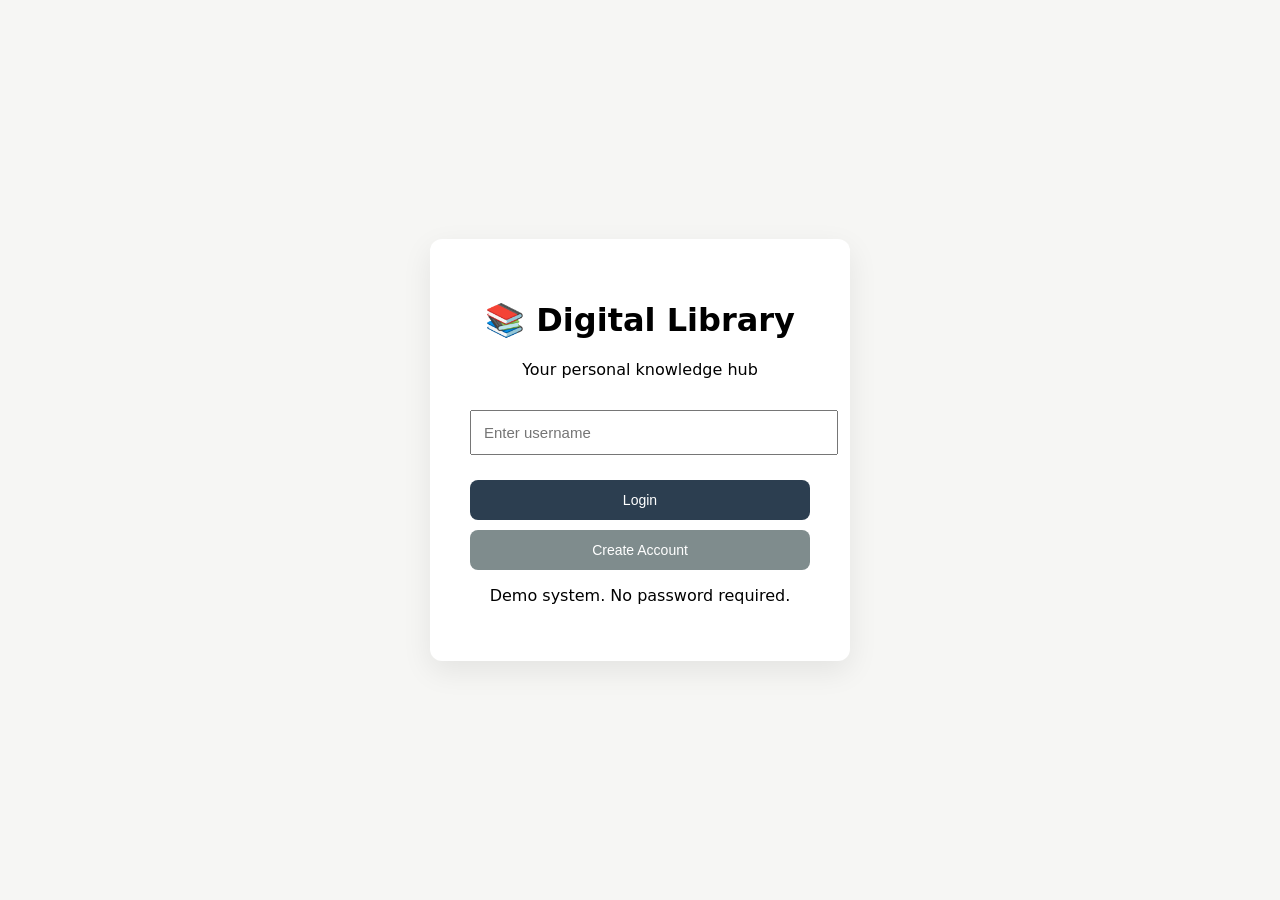
==== frontend/dashboard.html @ 665c87ca "Add files via upload" ====
<!DOCTYPE html>
<html>
<head>
  <title>Library Dashboard</title>
  <link rel="stylesheet" href="style.css">
</head>

<body class="dashboard">

  <aside class="sidebar">
    <h2 class="logo">📚 Library</h2>
    <p id="welcome" class="welcome"></p>

    <button class="logout" onclick="logout()">Logout</button>
  </aside>

  <main class="content">

    <div class="topbar">
      <input
        id="searchInput"
        placeholder="Search books by title or keyword..."
      />
      <button onclick="searchBooks()">Search</button>
    </div>

    <h3>Available Books</h3>
    <div id="bookList" class="book-grid"></div>

    <h3>Your Activity</h3>
    <ul id="activityList" class="activity-list"></ul>

  </main>

  <script src="script.js"></script>
</body>
</html>
---- frontend/style.css ----
body {
  margin: 0;
  font-family: "Segoe UI", system-ui, -apple-system, sans-serif;
  background: #f6f6f4;
}

/* ---------- AUTH PAGE ---------- */
.auth-page {
  display: flex;
  height: 100vh;
  justify-content: center;
  align-items: center;
}

.auth-container {
  background: white;
  padding: 40px;
  width: 340px;
  text-align: center;
  border-radius: 12px;
  box-shadow: 0 10px 30px rgba(0,0,0,0.08);
}

.auth-container input {
  width: 100%;
  padding: 12px;
  margin: 15px 0;
  font-size: 15px;
}

/* ---------- BUTTONS ---------- */
button {
  width: 100%;
  padding: 12px;
  margin-top: 10px;
  border: none;
  background: #2c3e50;
  color: white;
  border-radius: 8px;
  cursor: pointer;
  font-size: 14px;
}

button.secondary {
  background: #7f8c8d;
}

.logout {
  margin-top: auto;
  background: #e74c3c;
}

/* ---------- DASHBOARD LAYOUT ---------- */
.dashboard {
  display: flex;
  height: 100vh;
}

/* ---------- SIDEBAR ---------- */
.sidebar {
  width: 230px;
  background: white;
  padding: 28px 22px;
  display: flex;
  flex-direction: column;
  border-right: 1px solid #eee;
}

.logo {
  margin-bottom: 10px;
}

.welcome {
  font-size: 14px;
  color: #555;
  margin-bottom: 30px;
  font-weight: 1000;
}

/* ---------- MAIN CONTENT ---------- */
.content {
  flex: 1;
  padding: 35px 40px;
  overflow-y: auto;
}

/* ---------- SEARCH BAR ---------- */
.topbar {
  display: flex;
  gap: 14px;
  margin-bottom: 30px;
}

.topbar input {
  flex: 1;
  padding: 16px 18px;
  font-size: 16px;
  border-radius: 10px;
  border: 1px solid #ddd;
  outline: none;
  background: #ffffff;
  box-shadow: 0 4px 12px rgba(0,0,0,0.05);
}

.topbar input::placeholder {
  color: #999;
}

.topbar button {
  padding: 16px 30px;
  font-size: 15px;
  border: none;
  background: #2c3e50;
  color: white;
  border-radius: 10px;
  cursor: pointer;
  box-shadow: 0 4px 12px rgba(0,0,0,0.08);
}

/* ---------- BOOK GRID ---------- */
.book-grid {
  display: grid;
  grid-template-columns: repeat(auto-fill, minmax(160px, 1fr));
  gap: 22px;
  margin-bottom: 40px;
}

.book-card {
  background: white;
  padding: 18px;
  border-radius: 10px;
  box-shadow: 0 6px 18px rgba(0,0,0,0.06);
}

.book-card b {
  display: block;
  margin-bottom: 8px;
}

.book-card a {
  color: #2c3e50;
  font-size: 14px;
  text-decoration: none;
  margin-right: 8px;
}

/* ---------- ACTIVITY ---------- */
.activity-list {
  padding-left: 18px;
}

.activity-list li {
  margin-bottom: 8px;
  font-size: 14px;
  color: #444;
}
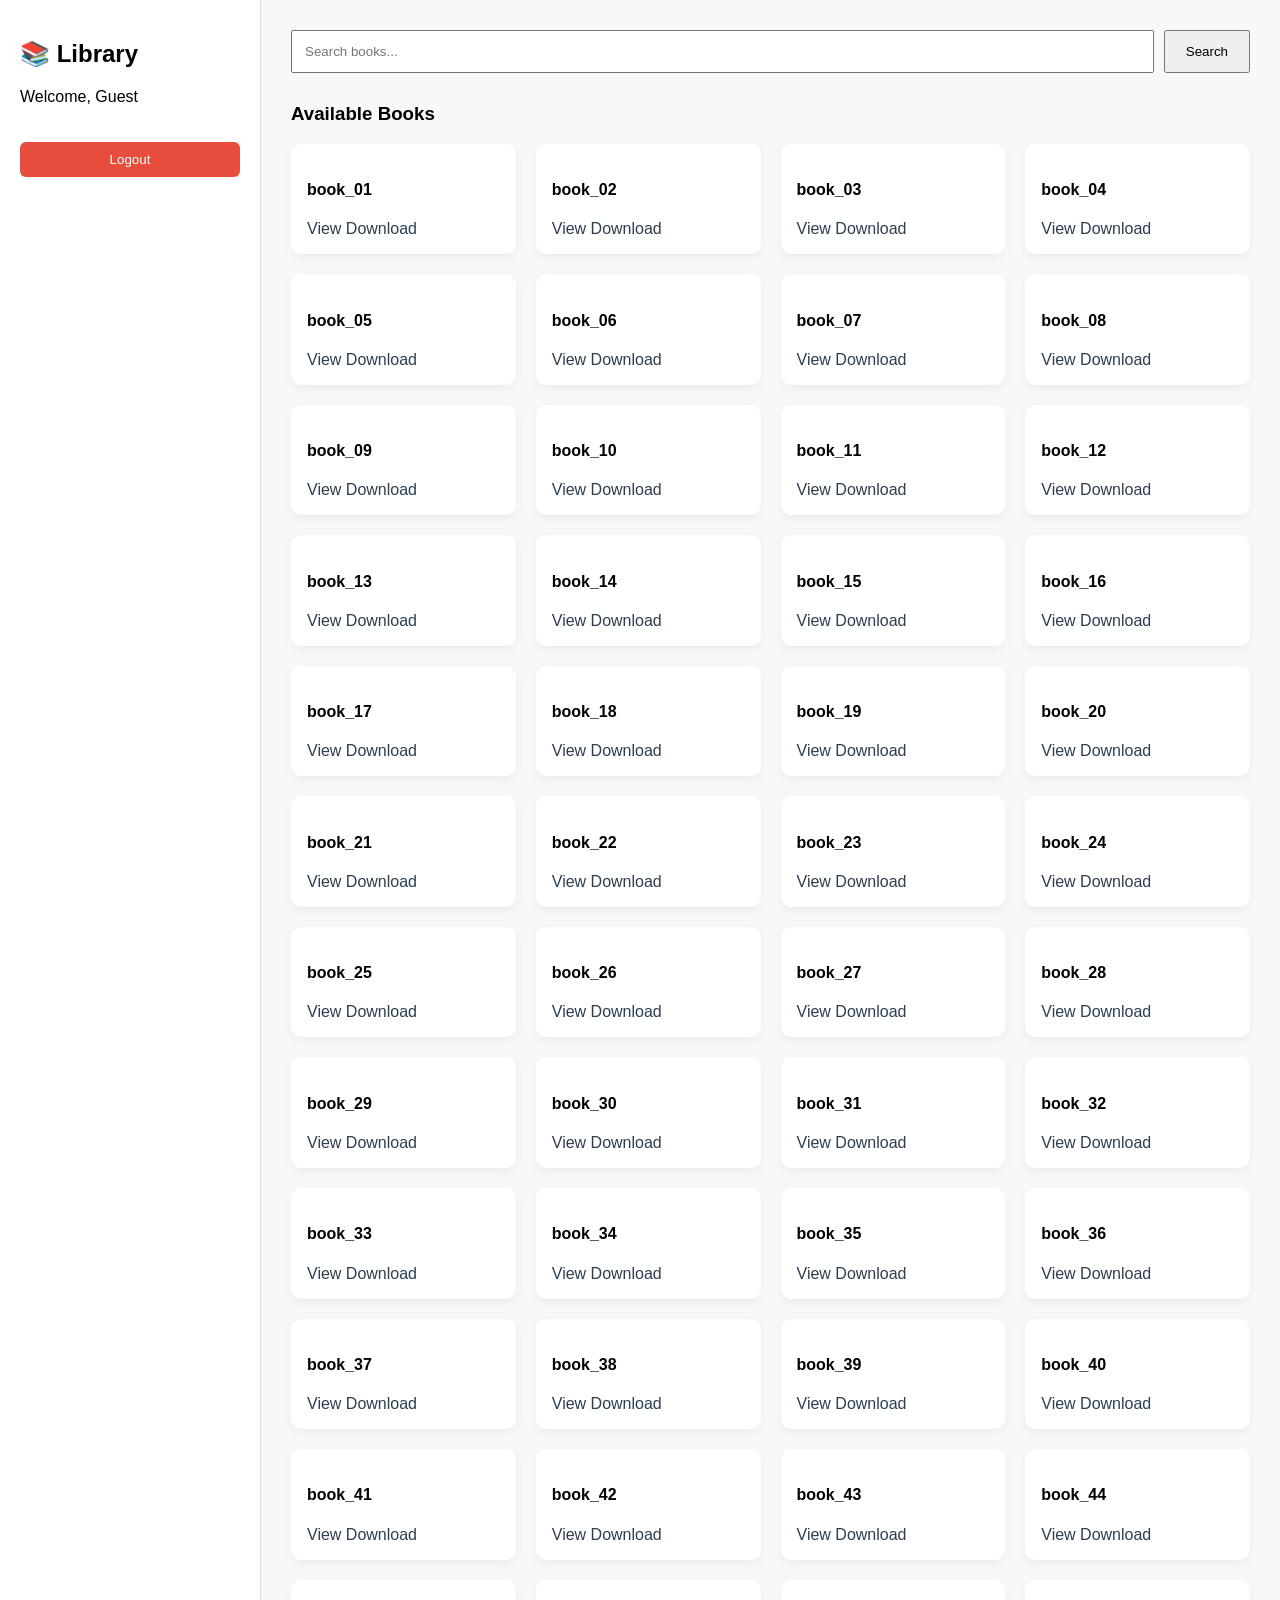
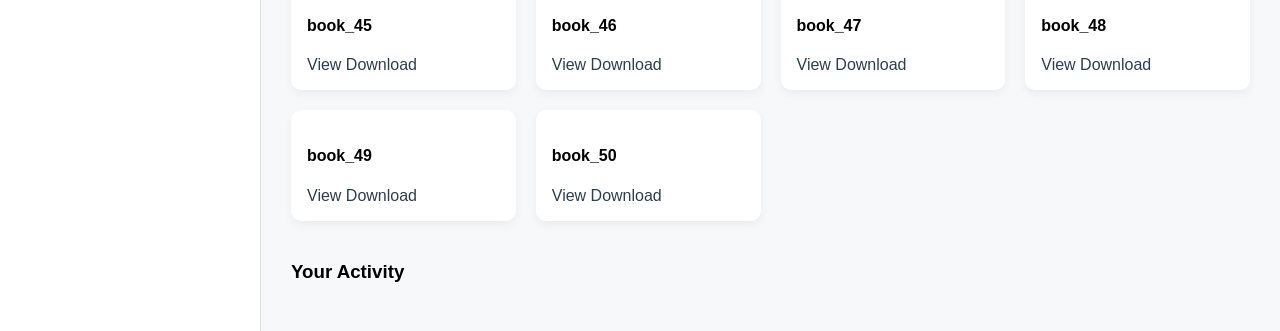
==== commit b8ddc068: "Update dashboard.html" ====
--- a/frontend/dashboard.html
+++ b/frontend/dashboard.html
@@ -1,37 +1,33 @@
 <!DOCTYPE html>
-<html>
+<html lang="en">
 <head>
+  <meta charset="UTF-8">
   <title>Library Dashboard</title>
   <link rel="stylesheet" href="style.css">
 </head>
+<body>
 
-<body class="dashboard">
-
+<div class="container">
   <aside class="sidebar">
-    <h2 class="logo">📚 Library</h2>
-    <p id="welcome" class="welcome"></p>
-
+    <h2>📚 Library</h2>
+    <p id="welcome">Welcome</p>
     <button class="logout" onclick="logout()">Logout</button>
   </aside>
 
-  <main class="content">
-
-    <div class="topbar">
-      <input
-        id="searchInput"
-        placeholder="Search books by title or keyword..."
-      />
+  <main class="main-content">
+    <div class="search-bar">
+      <input type="text" id="searchInput" placeholder="Search books..." />
       <button onclick="searchBooks()">Search</button>
     </div>
 
     <h3>Available Books</h3>
-    <div id="bookList" class="book-grid"></div>
+    <div id="bookList"></div>
 
     <h3>Your Activity</h3>
-    <ul id="activityList" class="activity-list"></ul>
+    <ul id="activityList"></ul>
+  </main>
+</div>
 
-  </main>
-
-  <script src="script.js"></script>
+<script src="script.js"></script>
 </body>
 </html>
--- a/frontend/style.css
+++ b/frontend/style.css
@@ -1,156 +1,80 @@
 body {
   margin: 0;
-  font-family: "Segoe UI", system-ui, -apple-system, sans-serif;
-  background: #f6f6f4;
+  font-family: Arial, sans-serif;
+  background: #f7f8fa;
 }
 
-/* ---------- AUTH PAGE ---------- */
-.auth-page {
+/* Layout */
+.container {
   display: flex;
-  height: 100vh;
-  justify-content: center;
-  align-items: center;
+  min-height: 100vh;
 }
 
-.auth-container {
-  background: white;
-  padding: 40px;
-  width: 340px;
-  text-align: center;
-  border-radius: 12px;
-  box-shadow: 0 10px 30px rgba(0,0,0,0.08);
+/* Sidebar */
+.sidebar {
+  width: 220px;
+  background: #fff;
+  padding: 20px;
+  border-right: 1px solid #ddd;
 }
 
-.auth-container input {
+.sidebar button {
   width: 100%;
-  padding: 12px;
-  margin: 15px 0;
-  font-size: 15px;
+  margin-top: 20px;
+  padding: 10px;
+  background: #e74c3c;
+  color: white;
+  border: none;
+  border-radius: 6px;
+  cursor: pointer;
 }
 
-/* ---------- BUTTONS ---------- */
-button {
-  width: 100%;
-  padding: 12px;
-  margin-top: 10px;
-  border: none;
-  background: #2c3e50;
-  color: white;
-  border-radius: 8px;
-  cursor: pointer;
-  font-size: 14px;
+/* Main content */
+.main-content {
+  flex: 1;
+  padding: 30px;
+  overflow-y: auto; /* 🔥 FIX */
 }
 
-button.secondary {
-  background: #7f8c8d;
-}
-
-.logout {
-  margin-top: auto;
-  background: #e74c3c;
-}
-
-/* ---------- DASHBOARD LAYOUT ---------- */
-.dashboard {
+/* Search */
+.search-bar {
   display: flex;
-  height: 100vh;
-}
-
-/* ---------- SIDEBAR ---------- */
-.sidebar {
-  width: 230px;
-  background: white;
-  padding: 28px 22px;
-  display: flex;
-  flex-direction: column;
-  border-right: 1px solid #eee;
-}
-
-.logo {
-  margin-bottom: 10px;
-}
-
-.welcome {
-  font-size: 14px;
-  color: #555;
-  margin-bottom: 30px;
-  font-weight: 1000;
-}
-
-/* ---------- MAIN CONTENT ---------- */
-.content {
-  flex: 1;
-  padding: 35px 40px;
-  overflow-y: auto;
-}
-
-/* ---------- SEARCH BAR ---------- */
-.topbar {
-  display: flex;
-  gap: 14px;
+  gap: 10px;
   margin-bottom: 30px;
 }
 
-.topbar input {
+.search-bar input {
   flex: 1;
-  padding: 16px 18px;
-  font-size: 16px;
-  border-radius: 10px;
-  border: 1px solid #ddd;
-  outline: none;
-  background: #ffffff;
-  box-shadow: 0 4px 12px rgba(0,0,0,0.05);
+  padding: 12px;
 }
 
-.topbar input::placeholder {
-  color: #999;
+.search-bar button {
+  padding: 12px 20px;
 }
 
-.topbar button {
-  padding: 16px 30px;
-  font-size: 15px;
-  border: none;
-  background: #2c3e50;
-  color: white;
-  border-radius: 10px;
-  cursor: pointer;
-  box-shadow: 0 4px 12px rgba(0,0,0,0.08);
-}
-
-/* ---------- BOOK GRID ---------- */
-.book-grid {
+/* Books grid */
+#bookList {
   display: grid;
-  grid-template-columns: repeat(auto-fill, minmax(160px, 1fr));
-  gap: 22px;
+  grid-template-columns: repeat(auto-fill, minmax(180px, 1fr));
+  gap: 20px;
   margin-bottom: 40px;
 }
 
+/* Book card */
 .book-card {
-  background: white;
-  padding: 18px;
+  background: #fff;
+  padding: 16px;
   border-radius: 10px;
-  box-shadow: 0 6px 18px rgba(0,0,0,0.06);
-}
-
-.book-card b {
-  display: block;
-  margin-bottom: 8px;
+  box-shadow: 0 4px 10px rgba(0,0,0,0.05);
 }
 
 .book-card a {
+  text-decoration: none;
   color: #2c3e50;
-  font-size: 14px;
-  text-decoration: none;
-  margin-right: 8px;
+  font-weight: 500;
 }
 
-/* ---------- ACTIVITY ---------- */
-.activity-list {
-  padding-left: 18px;
+/* Activity */
+#activityList {
+  margin-top: 10px;
 }
-
-.activity-list li {
-  margin-bottom: 8px;
-  font-size: 14px;
-  color: #444;
-}
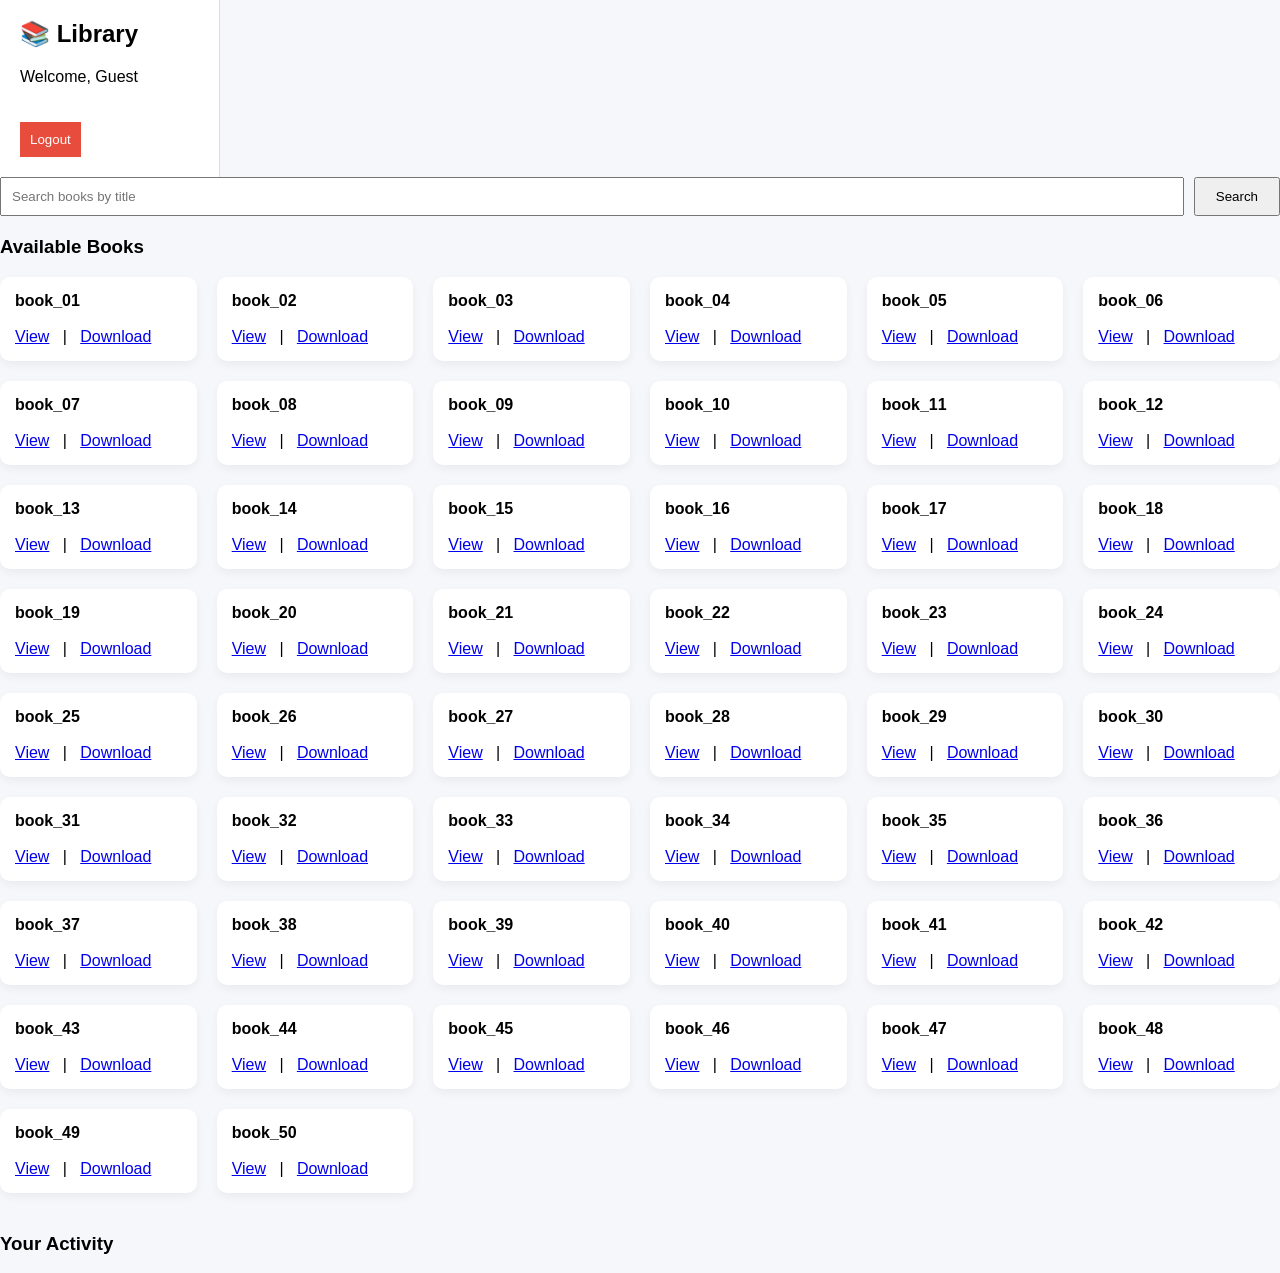
==== commit 8193b418: "Update dashboard.html" ====
--- a/frontend/dashboard.html
+++ b/frontend/dashboard.html
@@ -1,31 +1,36 @@
 <!DOCTYPE html>
 <html lang="en">
 <head>
-  <meta charset="UTF-8">
+  <meta charset="UTF-8" />
   <title>Library Dashboard</title>
-  <link rel="stylesheet" href="style.css">
+  <link rel="stylesheet" href="style.css" />
 </head>
 <body>
 
-<div class="container">
-  <aside class="sidebar">
-    <h2>📚 Library</h2>
-    <p id="welcome">Welcome</p>
-    <button class="logout" onclick="logout()">Logout</button>
-  </aside>
+<div class="sidebar">
+  <h2>📚 Library</h2>
+  <p id="welcome">Welcome</p>
+  <button class="logout" onclick="logout()">Logout</button>
+</div>
 
-  <main class="main-content">
-    <div class="search-bar">
-      <input type="text" id="searchInput" placeholder="Search books..." />
-      <button onclick="searchBooks()">Search</button>
-    </div>
+<div class="main">
+  <div class="search-bar">
+    <input
+      type="text"
+      id="searchInput"
+      placeholder="Search books by title"
+      onkeyup="searchBooks()"
+    />
+    <button>Search</button>
+  </div>
 
-    <h3>Available Books</h3>
-    <div id="bookList"></div>
+  <h3>Available Books</h3>
 
-    <h3>Your Activity</h3>
-    <ul id="activityList"></ul>
-  </main>
+  <!-- BOOKS RENDER HERE -->
+  <div id="bookList" class="book-grid"></div>
+
+  <h3>Your Activity</h3>
+  <ul id="activityList"></ul>
 </div>
 
 <script src="script.js"></script>
--- a/frontend/style.css
+++ b/frontend/style.css
@@ -1,31 +1,36 @@
+* {
+  box-sizing: border-box;
+  font-family: Arial, sans-serif;
+}
+
 body {
   margin: 0;
-  font-family: Arial, sans-serif;
-  background: #f7f8fa;
+  background: #f6f7fb;
 }
 
-/* Layout */
 .container {
   display: flex;
-  min-height: 100vh;
+  height: 100vh;
 }
 
 /* Sidebar */
 .sidebar {
   width: 220px;
-  background: #fff;
+  background: #ffffff;
   padding: 20px;
   border-right: 1px solid #ddd;
 }
 
-.sidebar button {
-  width: 100%;
+.sidebar h2 {
+  margin-top: 0;
+}
+
+.logout {
   margin-top: 20px;
   padding: 10px;
   background: #e74c3c;
+  border: none;
   color: white;
-  border: none;
-  border-radius: 6px;
   cursor: pointer;
 }
 
@@ -33,23 +38,23 @@
 .main-content {
   flex: 1;
   padding: 30px;
-  overflow-y: auto; /* 🔥 FIX */
+  overflow-y: auto; /* ✅ THIS FIXES THE ISSUE */
 }
 
 /* Search */
 .search-bar {
   display: flex;
   gap: 10px;
-  margin-bottom: 30px;
+  margin-bottom: 20px;
 }
 
 .search-bar input {
   flex: 1;
-  padding: 12px;
+  padding: 10px;
 }
 
 .search-bar button {
-  padding: 12px 20px;
+  padding: 10px 20px;
 }
 
 /* Books grid */
@@ -60,21 +65,25 @@
   margin-bottom: 40px;
 }
 
-/* Book card */
 .book-card {
-  background: #fff;
-  padding: 16px;
+  background: white;
+  padding: 15px;
   border-radius: 10px;
   box-shadow: 0 4px 10px rgba(0,0,0,0.05);
 }
 
-.book-card a {
+.book-card h4 {
+  margin-top: 0;
+}
+
+.book-card .actions a {
+  margin-right: 10px;
   text-decoration: none;
   color: #2c3e50;
-  font-weight: 500;
+  font-weight: bold;
 }
 
 /* Activity */
-#activityList {
-  margin-top: 10px;
+#activityList li {
+  margin-bottom: 6px;
 }
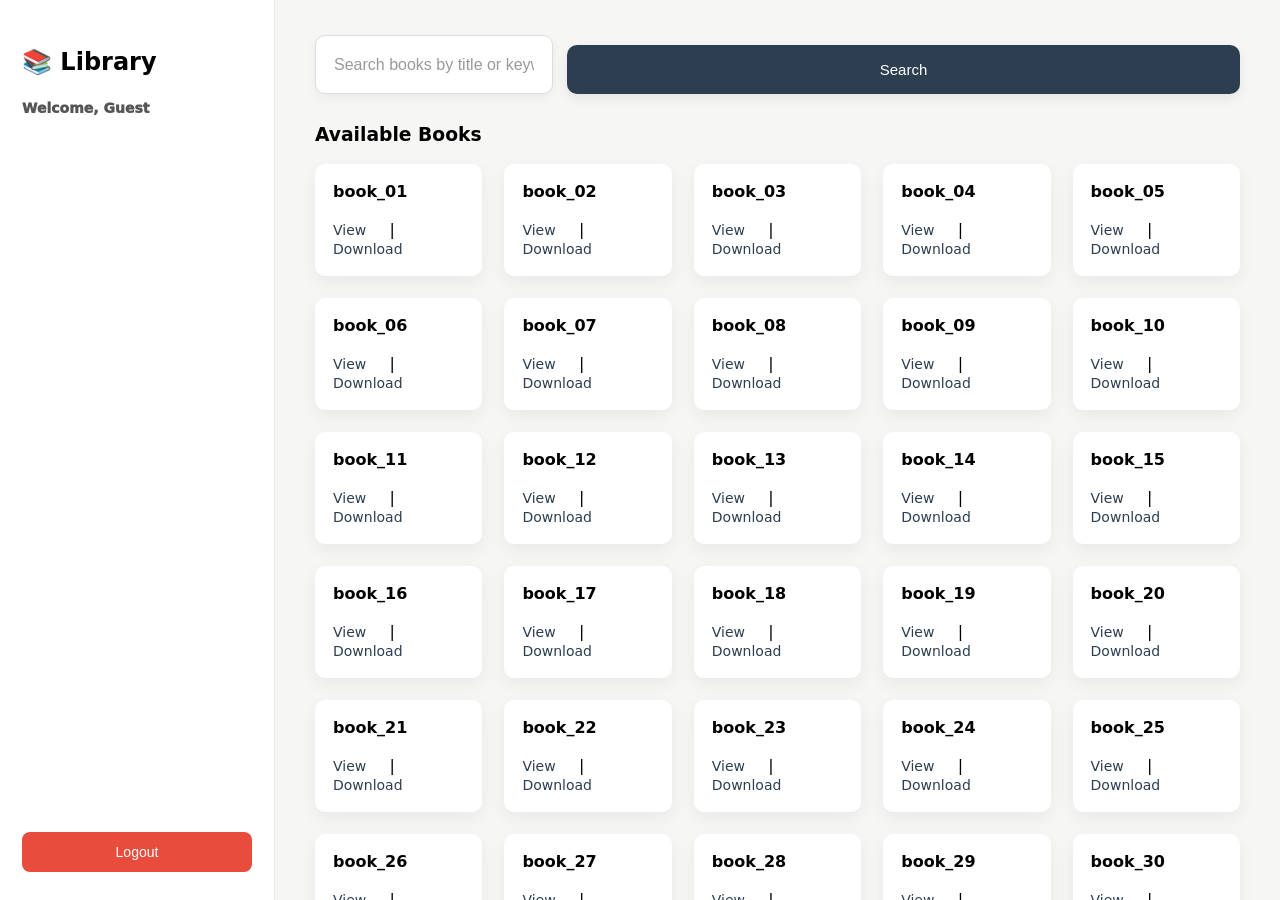
==== commit edb3d233: "Update dashboard.html" ====
--- a/frontend/dashboard.html
+++ b/frontend/dashboard.html
@@ -1,38 +1,37 @@
 <!DOCTYPE html>
-<html lang="en">
+<html>
 <head>
-  <meta charset="UTF-8" />
   <title>Library Dashboard</title>
-  <link rel="stylesheet" href="style.css" />
+  <link rel="stylesheet" href="style.css">
 </head>
-<body>
 
-<div class="sidebar">
-  <h2>📚 Library</h2>
-  <p id="welcome">Welcome</p>
-  <button class="logout" onclick="logout()">Logout</button>
-</div>
+<body class="dashboard">
 
-<div class="main">
-  <div class="search-bar">
-    <input
-      type="text"
-      id="searchInput"
-      placeholder="Search books by title"
-      onkeyup="searchBooks()"
-    />
-    <button>Search</button>
-  </div>
+  <aside class="sidebar">
+    <h2 class="logo">📚 Library</h2>
+    <p id="welcome" class="welcome"></p>
 
-  <h3>Available Books</h3>
+    <button class="logout" onclick="logout()">Logout</button>
+  </aside>
 
-  <!-- BOOKS RENDER HERE -->
-  <div id="bookList" class="book-grid"></div>
+  <main class="content">
 
-  <h3>Your Activity</h3>
-  <ul id="activityList"></ul>
-</div>
+    <div class="topbar">
+      <input
+        id="searchInput"
+        placeholder="Search books by title or keyword..."
+      />
+      <button onclick="searchBooks()">Search</button>
+    </div>
 
-<script src="script.js"></script>
+    <h3>Available Books</h3>
+    <div id="bookList" class="book-grid"></div>
+
+    <h3>Your Activity</h3>
+    <ul id="activityList" class="activity-list"></ul>
+
+  </main>
+
+  <script src="script.js"></script>
 </body>
 </html>
--- a/frontend/style.css
+++ b/frontend/style.css
@@ -1,89 +1,156 @@
-* {
-  box-sizing: border-box;
-  font-family: Arial, sans-serif;
+body {
+  margin: 0;
+  font-family: "Segoe UI", system-ui, -apple-system, sans-serif;
+  background: #f6f6f4;
 }
 
-body {
-  margin: 0;
-  background: #f6f7fb;
+/* ---------- AUTH PAGE ---------- */
+.auth-page {
+  display: flex;
+  height: 100vh;
+  justify-content: center;
+  align-items: center;
 }
 
-.container {
+.auth-container {
+  background: white;
+  padding: 40px;
+  width: 340px;
+  text-align: center;
+  border-radius: 12px;
+  box-shadow: 0 10px 30px rgba(0,0,0,0.08);
+}
+
+.auth-container input {
+  width: 100%;
+  padding: 12px;
+  margin: 15px 0;
+  font-size: 15px;
+}
+
+/* ---------- BUTTONS ---------- */
+button {
+  width: 100%;
+  padding: 12px;
+  margin-top: 10px;
+  border: none;
+  background: #2c3e50;
+  color: white;
+  border-radius: 8px;
+  cursor: pointer;
+  font-size: 14px;
+}
+
+button.secondary {
+  background: #7f8c8d;
+}
+
+.logout {
+  margin-top: auto;
+  background: #e74c3c;
+}
+
+/* ---------- DASHBOARD LAYOUT ---------- */
+.dashboard {
   display: flex;
   height: 100vh;
 }
 
-/* Sidebar */
+/* ---------- SIDEBAR ---------- */
 .sidebar {
-  width: 220px;
-  background: #ffffff;
-  padding: 20px;
-  border-right: 1px solid #ddd;
+  width: 230px;
+  background: white;
+  padding: 28px 22px;
+  display: flex;
+  flex-direction: column;
+  border-right: 1px solid #eee;
 }
 
-.sidebar h2 {
-  margin-top: 0;
+.logo {
+  margin-bottom: 10px;
 }
 
-.logout {
-  margin-top: 20px;
-  padding: 10px;
-  background: #e74c3c;
-  border: none;
-  color: white;
-  cursor: pointer;
+.welcome {
+  font-size: 14px;
+  color: #555;
+  margin-bottom: 30px;
+  font-weight: 1000;
 }
 
-/* Main content */
-.main-content {
+/* ---------- MAIN CONTENT ---------- */
+.content {
   flex: 1;
-  padding: 30px;
-  overflow-y: auto; /* ✅ THIS FIXES THE ISSUE */
+  padding: 35px 40px;
+  overflow-y: auto;
 }
 
-/* Search */
-.search-bar {
+/* ---------- SEARCH BAR ---------- */
+.topbar {
   display: flex;
-  gap: 10px;
-  margin-bottom: 20px;
+  gap: 14px;
+  margin-bottom: 30px;
 }
 
-.search-bar input {
+.topbar input {
   flex: 1;
-  padding: 10px;
+  padding: 16px 18px;
+  font-size: 16px;
+  border-radius: 10px;
+  border: 1px solid #ddd;
+  outline: none;
+  background: #ffffff;
+  box-shadow: 0 4px 12px rgba(0,0,0,0.05);
 }
 
-.search-bar button {
-  padding: 10px 20px;
+.topbar input::placeholder {
+  color: #999;
 }
 
-/* Books grid */
-#bookList {
+.topbar button {
+  padding: 16px 30px;
+  font-size: 15px;
+  border: none;
+  background: #2c3e50;
+  color: white;
+  border-radius: 10px;
+  cursor: pointer;
+  box-shadow: 0 4px 12px rgba(0,0,0,0.08);
+}
+
+/* ---------- BOOK GRID ---------- */
+.book-grid {
   display: grid;
-  grid-template-columns: repeat(auto-fill, minmax(180px, 1fr));
-  gap: 20px;
+  grid-template-columns: repeat(auto-fill, minmax(160px, 1fr));
+  gap: 22px;
   margin-bottom: 40px;
 }
 
 .book-card {
   background: white;
-  padding: 15px;
+  padding: 18px;
   border-radius: 10px;
-  box-shadow: 0 4px 10px rgba(0,0,0,0.05);
+  box-shadow: 0 6px 18px rgba(0,0,0,0.06);
 }
 
-.book-card h4 {
-  margin-top: 0;
+.book-card b {
+  display: block;
+  margin-bottom: 8px;
 }
 
-.book-card .actions a {
-  margin-right: 10px;
+.book-card a {
+  color: #2c3e50;
+  font-size: 14px;
   text-decoration: none;
-  color: #2c3e50;
-  font-weight: bold;
+  margin-right: 8px;
 }
 
-/* Activity */
-#activityList li {
-  margin-bottom: 6px;
+/* ---------- ACTIVITY ---------- */
+.activity-list {
+  padding-left: 18px;
 }
+
+.activity-list li {
+  margin-bottom: 8px;
+  font-size: 14px;
+  color: #444;
+}
